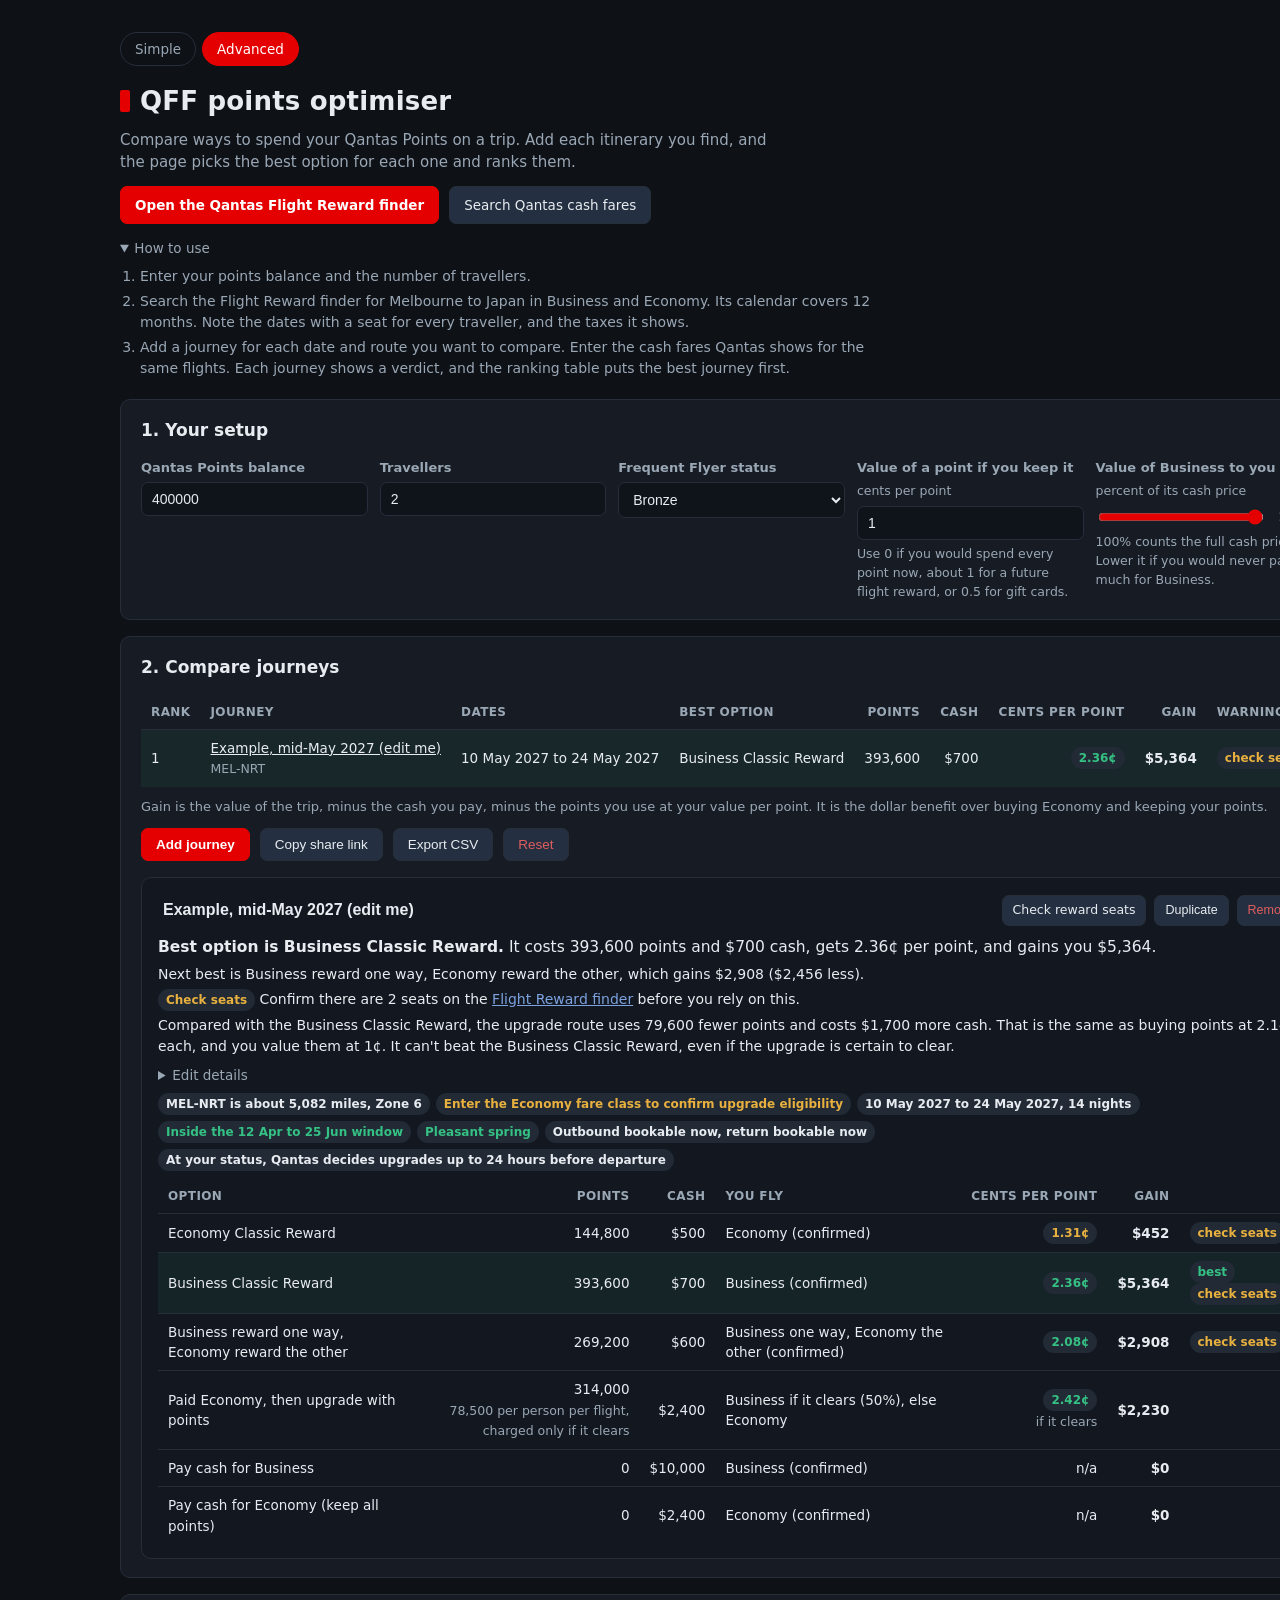
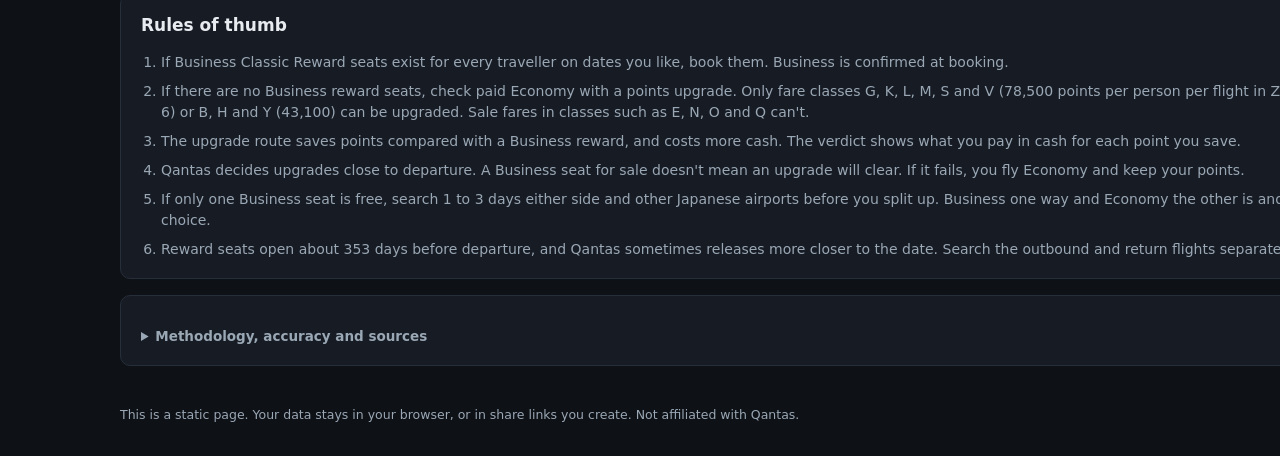
==== advanced.html @ 5fea0e4b "Add simple calculator as the main page, move full tool to advanced.html" ====
<!doctype html>
<html lang="en-AU">
<head>
<meta charset="utf-8">
<meta name="viewport" content="width=device-width, initial-scale=1">
<title>QFF points optimiser, Melbourne to Japan</title>
<meta name="description" content="Compare Qantas Frequent Flyer reward and upgrade options across journeys, with cents per point, upgrade chance and school holidays.">
<link rel="stylesheet" href="styles.css">
</head>
<body>
<header>
  <nav class="tabs"><a href="./">Simple</a><a href="advanced.html" aria-current="page">Advanced</a></nav>
  <h1>QFF points optimiser</h1>
  <p class="sub">Compare ways to spend your Qantas Points on a trip. Add each itinerary you find, and the page picks the best option for each one and ranks them.</p>
  <div class="btnrow">
    <a class="btn primary" href="https://flightrewardfinder.qantas.com/" target="_blank" rel="noopener">Open the Qantas Flight Reward finder</a>
    <a class="btn" href="https://www.qantas.com/au/en/book-a-trip/flights.html" target="_blank" rel="noopener">Search Qantas cash fares</a>
  </div>
  <details class="howto" open>
    <summary>How to use</summary>
    <ol>
      <li>Enter your points balance and the number of travellers.</li>
      <li>Search the Flight Reward finder for Melbourne to Japan in Business and Economy. Its calendar covers 12 months. Note the dates with a seat for every traveller, and the taxes it shows.</li>
      <li>Add a journey for each date and route you want to compare. Enter the cash fares Qantas shows for the same flights. Each journey shows a verdict, and the ranking table puts the best journey first.</li>
    </ol>
  </details>
</header>

<main>
<section class="card">
  <h2>1. Your setup</h2>
  <div class="grid inputs">
    <label>Qantas Points balance
      <input type="number" id="s-balance" min="0" step="1000">
    </label>
    <label>Travellers
      <input type="number" id="s-travellers" min="1" max="9" step="1">
    </label>
    <label>Frequent Flyer status
      <select id="s-status">
        <option value="bronze">Bronze</option><option value="silver">Silver</option>
        <option value="gold">Gold</option><option value="platinum">Platinum</option>
        <option value="p1">Platinum One</option>
      </select>
    </label>
    <label>Value of a point if you keep it <span class="hint">cents per point</span>
      <input type="number" id="s-futurecpp" min="0" step="0.1">
      <span class="hint">Use 0 if you would spend every point now, about 1 for a future flight reward, or 0.5 for gift cards.</span>
    </label>
    <label>Value of Business to you <span class="hint">percent of its cash price</span>
      <div class="sliderrow"><input type="range" id="s-bizweight" min="30" max="100" step="5"><output id="o-bizweight"></output></div>
      <span class="hint">100% counts the full cash price. Lower it if you would never pay that much for Business.</span>
    </label>
  </div>
</section>

<section class="card">
  <h2>2. Compare journeys</h2>
  <div class="tablewrap">
    <table id="ranking">
      <thead><tr>
        <th>Rank</th><th>Journey</th><th>Dates</th><th>Best option</th>
        <th class="num">Points</th><th class="num">Cash</th><th class="num">Cents per point</th>
        <th class="num">Gain</th><th>Warnings</th>
      </tr></thead>
      <tbody></tbody>
    </table>
  </div>
  <p class="note">Gain is the value of the trip, minus the cash you pay, minus the points you use at your value per point. It is the dollar benefit over buying Economy and keeping your points.</p>
  <div class="btnrow">
    <button id="btn-add" type="button" class="primary">Add journey</button>
    <button id="btn-share" type="button">Copy share link</button>
    <button id="btn-csv" type="button">Export CSV</button>
    <button id="btn-reset" type="button" class="danger">Reset</button>
    <span id="toast" class="hint"></span>
  </div>
  <div id="journeys"></div>
</section>

<section class="card">
  <h2>Rules of thumb</h2>
  <ol class="rules">
    <li>If Business Classic Reward seats exist for every traveller on dates you like, book them. Business is confirmed at booking.</li>
    <li>If there are no Business reward seats, check paid Economy with a points upgrade. Only fare classes G, K, L, M, S and V (78,500 points per person per flight in Zone 6) or B, H and Y (43,100) can be upgraded. Sale fares in classes such as E, N, O and Q can't.</li>
    <li>The upgrade route saves points compared with a Business reward, and costs more cash. The verdict shows what you pay in cash for each point you save.</li>
    <li>Qantas decides upgrades close to departure. A Business seat for sale doesn't mean an upgrade will clear. If it fails, you fly Economy and keep your points.</li>
    <li>If only one Business seat is free, search 1 to 3 days either side and other Japanese airports before you split up. Business one way and Economy the other is another choice.</li>
    <li>Reward seats open about 353 days before departure, and Qantas sometimes releases more closer to the date. Search the outbound and return flights separately.</li>
  </ol>
</section>

<section class="card">
  <details>
    <summary><b>Methodology, accuracy and sources</b></summary>
    <ul class="refs">
      <li>Points prices come from the Qantas tables for bookings made from 5 August 2025. Qantas prices each person and each one-way trip by zone, based on flown miles. This page estimates the miles from the route you enter, adding each leg. Qantas may count a route slightly differently, so the page warns you when a route is close to a zone limit. You can also set the zone yourself.</li>
      <li>Partner flights, such as Japan Airlines, use a separate and more expensive table.</li>
      <li>Cents per point is the cash value minus the cash you pay, divided by the points. For upgrades, the figure assumes the upgrade clears.</li>
      <li>The value of an upgrade booking is P × the Business fare + (1 − P) × the Economy fare, where P is the chance it clears. The page counts the points as spent with chance P, because Qantas only takes them when the upgrade is confirmed.</li>
      <li>The break-even chance is the upgrade chance at which the upgrade route and the Business reward have the same gain.</li>
      <li>The page doesn't model upgrading an Economy Classic Reward. At 83,600 points per person per flight, the return trip would cost 239,600 points per person, more than a Business reward at 196,800.</li>
      <li>Holiday and season dates cover 2027. They come from the Victorian Government calendar and approximate Japanese holidays and seasons. Check them before you book.</li>
    </ul>
    <ul class="refs links">
      <li><a href="https://flightrewardfinder.qantas.com/" target="_blank" rel="noopener">Flight Reward finder</a></li>
      <li><a href="https://www.qantas.com/en-au/frequent-flyer/use-points/classic-flight-rewards/tables" target="_blank" rel="noopener">Classic Flight Reward tables</a></li>
      <li><a href="https://www.qantas.com/en-au/frequent-flyer/use-points/classic-upgrade-rewards/tables" target="_blank" rel="noopener">Classic Upgrade Reward tables</a></li>
      <li><a href="https://www.qantas.com/en-au/frequent-flyer/use-points/classic-upgrade-rewards" target="_blank" rel="noopener">Classic Upgrade Reward rules</a></li>
      <li><a href="https://www.vic.gov.au/school-term-dates-and-holidays-victoria" target="_blank" rel="noopener">Victorian school term dates</a></li>
    </ul>
  </details>
</section>
</main>
<footer>This is a static page. Your data stays in your browser, or in share links you create. Not affiliated with Qantas.</footer>
<script src="calc.js"></script>
<script src="app.js"></script>
</body>
</html>
---- styles.css ----
:root{
  --bg:#0e1116; --card:#171c24; --line:#262e3a; --text:#e8ecf1; --muted:#9aa7b5;
  --accent:#e40000; --good:#35c184; --warn:#e8b13f; --bad:#e05d5d; --chip:#222a36;
}
*{box-sizing:border-box}
body{margin:0;background:var(--bg);color:var(--text);font:15px/1.5 system-ui,-apple-system,"Segoe UI",Roboto,sans-serif}
header{max-width:1080px;margin:0 auto;padding:32px 20px 8px}
h1{margin:0;font-size:26px;letter-spacing:.2px}
h1::before{content:"";display:inline-block;width:10px;height:22px;background:var(--accent);border-radius:2px;margin-right:10px;vertical-align:-2px}
.sub{color:var(--muted);margin:.5em 0 0;max-width:70ch}
main{max-width:1080px;margin:0 auto;padding:12px 20px 40px;display:grid;gap:16px}
.card{background:var(--card);border:1px solid var(--line);border-radius:10px;padding:18px 20px}
h2{margin:0 0 14px;font-size:17px}
.hint{color:var(--muted);font-weight:400;font-size:12.5px}
.note{color:var(--muted);font-size:13px;margin:10px 0 0}
.grid{display:grid;gap:12px}
.inputs{grid-template-columns:repeat(auto-fit,minmax(210px,1fr))}
label{display:flex;flex-direction:column;gap:5px;font-size:13px;color:var(--muted);font-weight:600}
label.wide{grid-column:1/-1}
input,select{background:#0f141b;border:1px solid var(--line);border-radius:7px;color:var(--text);
  padding:8px 10px;font-size:14px;font-variant-numeric:tabular-nums}
input:focus,select:focus{outline:2px solid #4d6b9e;outline-offset:-1px}
input[type=range]{padding:0;accent-color:var(--accent)}
.sliderrow{display:flex;align-items:center;gap:12px}
.sliderrow input{flex:1}
.sliderrow output{font-variant-numeric:tabular-nums;font-weight:700;min-width:44px}
.tablewrap{overflow-x:auto}
table{border-collapse:collapse;width:100%;font-size:13.5px}
th,td{padding:8px 10px;border-bottom:1px solid var(--line);text-align:left;white-space:nowrap}
th{color:var(--muted);font-size:12px;text-transform:uppercase;letter-spacing:.4px}
th.num,td.num{text-align:right;font-variant-numeric:tabular-nums}
tbody tr:last-child td{border-bottom:none}
tr.best td{background:rgba(53,193,132,.07)}
.chip{display:inline-block;padding:2px 8px;border-radius:99px;background:var(--chip);font-size:12px;font-weight:600}
.chip.good{color:var(--good)} .chip.warn{color:var(--warn)} .chip.bad{color:var(--bad)}
.results{display:grid;gap:8px;margin-top:6px}
.results .row{display:flex;gap:10px;flex-wrap:wrap;align-items:baseline}
.kv{background:#0f141b;border:1px solid var(--line);border-radius:7px;padding:8px 12px;font-size:13.5px}
.kv b{font-variant-numeric:tabular-nums}
.btnrow{display:flex;gap:10px;margin-top:12px;flex-wrap:wrap;align-items:center}
button,.btn{display:inline-block;text-decoration:none;background:#243041;border:1px solid var(--line);color:var(--text);border-radius:7px;
  padding:8px 14px;font-size:13.5px;cursor:pointer}
button:hover,.btn:hover{background:#2c3a4f}
button.primary,.btn.primary{background:var(--accent);border-color:var(--accent);color:#fff;font-weight:600}
button.primary:hover,.btn.primary:hover{background:#c20000}
button.small,.btn.small{padding:5px 10px;font-size:12.5px}
button.danger{color:var(--bad)}
details{margin-top:12px}
summary{cursor:pointer;color:var(--muted);font-size:13.5px}
table.mini td{white-space:normal}
.refs{margin:0;padding-left:20px;display:grid;gap:6px;font-size:13.5px;color:var(--muted)}
.refs.links{grid-template-columns:repeat(auto-fit,minmax(220px,1fr));list-style:none;padding-left:0;margin-top:12px}
.refs.links a{color:#7da2e0}
footer{max-width:1080px;margin:0 auto;padding:0 20px 32px;color:var(--muted);font-size:12.5px}
@media(max-width:640px){th,td{padding:6px 7px}}
.howto{margin-top:14px;max-width:80ch}
.howto ol{margin:8px 0 0;padding-left:20px;display:grid;gap:4px;color:var(--muted);font-size:14px}
.howto b{color:var(--text)}
.journey{border:1px solid var(--line);border-radius:10px;padding:14px 16px;margin-top:16px;background:#131820}
.j-head{display:flex;gap:10px;align-items:center;flex-wrap:wrap}
.j-title{flex:1;min-width:220px;font-size:16px;font-weight:700;background:transparent;border-color:transparent;padding-left:4px}
.j-title:hover{border-color:var(--line)}
.j-actions{display:flex;gap:8px;flex-wrap:wrap}
.j-verdict{margin:8px 0 4px;font-size:14px}
.j-verdict p{margin:4px 0}
.j-verdict .big{font-size:15.5px}
.j-verdict a{color:#7da2e0}
.j-flags{display:flex;flex-wrap:wrap;gap:6px;margin:8px 0}
.j-inputs{margin:8px 0}
fieldset{border:1px solid var(--line);border-radius:8px;margin:10px 0 0;padding:10px 12px 12px}
legend{color:var(--muted);font-size:12px;text-transform:uppercase;letter-spacing:.4px;padding:0 6px}
tr.dim td{opacity:.5}
.j-table td{white-space:normal}
.rules{margin:0;padding-left:20px;display:grid;gap:8px;font-size:14px;color:var(--muted)}
.rules b{color:var(--text)}
#ranking a{color:var(--text)}
#ranking tbody tr{cursor:pointer}
.tabs{display:flex;gap:6px;margin-bottom:16px}
.tabs a{color:var(--muted);text-decoration:none;padding:6px 14px;border:1px solid var(--line);border-radius:999px;font-size:13.5px}
.tabs a[aria-current=page]{color:#fff;background:var(--accent);border-color:var(--accent)}
.answer .big{font-size:16.5px;margin:0 0 4px}
.options{display:grid;gap:12px;grid-template-columns:repeat(auto-fit,minmax(240px,1fr));margin-top:14px}
.opt{border:1px solid var(--line);border-radius:10px;padding:14px 16px;display:grid;gap:6px;font-size:14px}
.opt.best{border-color:var(--good);box-shadow:0 0 0 1px var(--good) inset}
.opt h3{margin:0 0 4px;font-size:15px}
.opt-pts{font-size:20px;font-weight:700;font-variant-numeric:tabular-nums}
.muted{color:var(--muted);font-size:13px}
.bad-text{color:var(--bad);font-size:13px}
a{color:#7fb0ff}
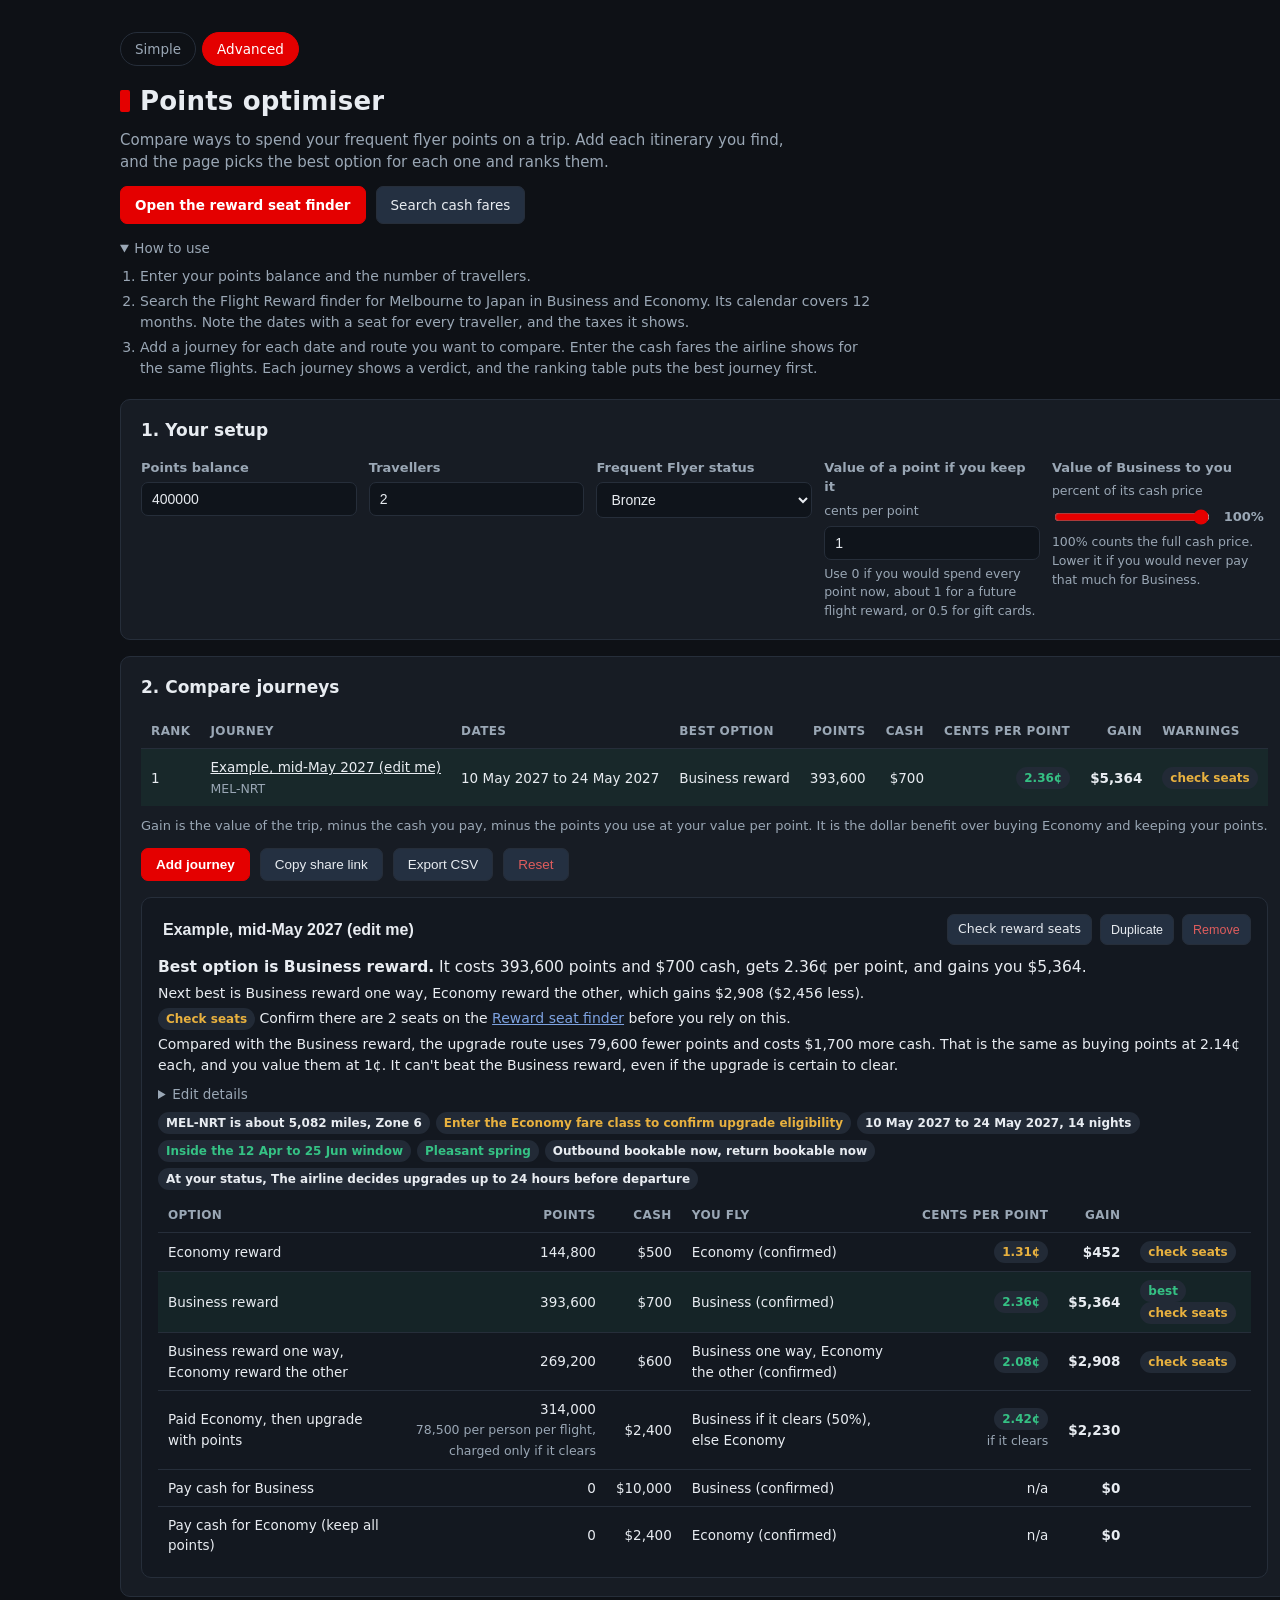
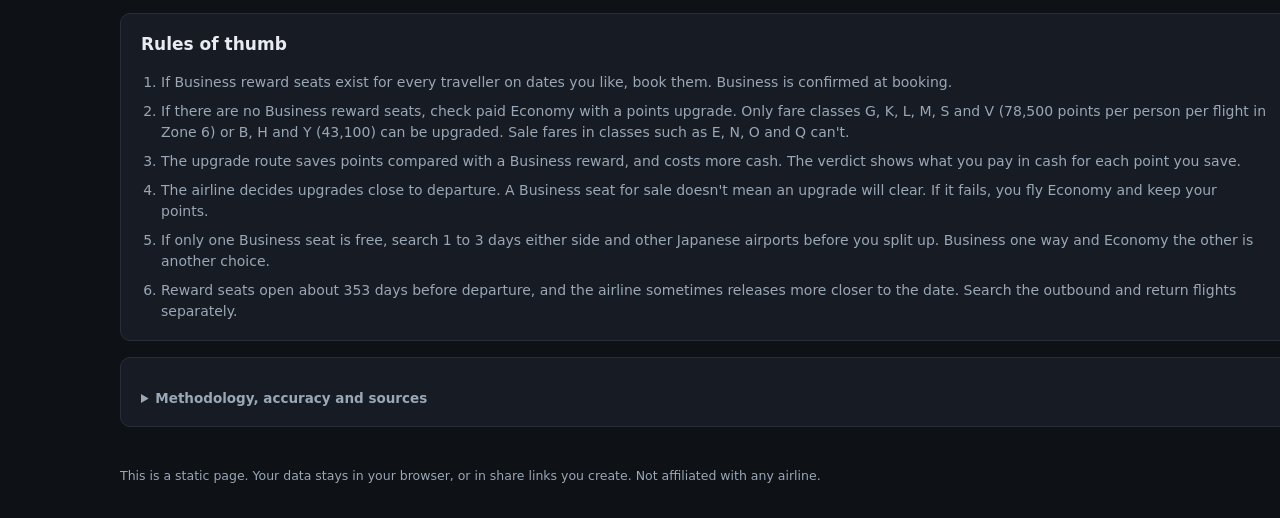
==== commit 17eb6b09: "Remove airline brand names from page text and code" ====
--- a/advanced.html
+++ b/advanced.html
@@ -3,25 +3,25 @@
 <head>
 <meta charset="utf-8">
 <meta name="viewport" content="width=device-width, initial-scale=1">
-<title>QFF points optimiser, Melbourne to Japan</title>
-<meta name="description" content="Compare Qantas Frequent Flyer reward and upgrade options across journeys, with cents per point, upgrade chance and school holidays.">
+<title>Points optimiser, Melbourne to Japan</title>
+<meta name="description" content="Compare frequent flyer reward and upgrade options across journeys, with cents per point, upgrade chance and school holidays.">
 <link rel="stylesheet" href="styles.css">
 </head>
 <body>
 <header>
   <nav class="tabs"><a href="./">Simple</a><a href="advanced.html" aria-current="page">Advanced</a></nav>
-  <h1>QFF points optimiser</h1>
-  <p class="sub">Compare ways to spend your Qantas Points on a trip. Add each itinerary you find, and the page picks the best option for each one and ranks them.</p>
+  <h1>Points optimiser</h1>
+  <p class="sub">Compare ways to spend your frequent flyer points on a trip. Add each itinerary you find, and the page picks the best option for each one and ranks them.</p>
   <div class="btnrow">
-    <a class="btn primary" href="https://flightrewardfinder.qantas.com/" target="_blank" rel="noopener">Open the Qantas Flight Reward finder</a>
-    <a class="btn" href="https://www.qantas.com/au/en/book-a-trip/flights.html" target="_blank" rel="noopener">Search Qantas cash fares</a>
+    <a class="btn primary" href="https://flightrewardfinder.qantas.com/" target="_blank" rel="noopener">Open the reward seat finder</a>
+    <a class="btn" href="https://www.qantas.com/au/en/book-a-trip/flights.html" target="_blank" rel="noopener">Search cash fares</a>
   </div>
   <details class="howto" open>
     <summary>How to use</summary>
     <ol>
       <li>Enter your points balance and the number of travellers.</li>
       <li>Search the Flight Reward finder for Melbourne to Japan in Business and Economy. Its calendar covers 12 months. Note the dates with a seat for every traveller, and the taxes it shows.</li>
-      <li>Add a journey for each date and route you want to compare. Enter the cash fares Qantas shows for the same flights. Each journey shows a verdict, and the ranking table puts the best journey first.</li>
+      <li>Add a journey for each date and route you want to compare. Enter the cash fares the airline shows for the same flights. Each journey shows a verdict, and the ranking table puts the best journey first.</li>
     </ol>
   </details>
 </header>
@@ -30,7 +30,7 @@
 <section class="card">
   <h2>1. Your setup</h2>
   <div class="grid inputs">
-    <label>Qantas Points balance
+    <label>Points balance
       <input type="number" id="s-balance" min="0" step="1000">
     </label>
     <label>Travellers
@@ -80,12 +80,12 @@
 <section class="card">
   <h2>Rules of thumb</h2>
   <ol class="rules">
-    <li>If Business Classic Reward seats exist for every traveller on dates you like, book them. Business is confirmed at booking.</li>
+    <li>If Business reward seats exist for every traveller on dates you like, book them. Business is confirmed at booking.</li>
     <li>If there are no Business reward seats, check paid Economy with a points upgrade. Only fare classes G, K, L, M, S and V (78,500 points per person per flight in Zone 6) or B, H and Y (43,100) can be upgraded. Sale fares in classes such as E, N, O and Q can't.</li>
     <li>The upgrade route saves points compared with a Business reward, and costs more cash. The verdict shows what you pay in cash for each point you save.</li>
-    <li>Qantas decides upgrades close to departure. A Business seat for sale doesn't mean an upgrade will clear. If it fails, you fly Economy and keep your points.</li>
+    <li>The airline decides upgrades close to departure. A Business seat for sale doesn't mean an upgrade will clear. If it fails, you fly Economy and keep your points.</li>
     <li>If only one Business seat is free, search 1 to 3 days either side and other Japanese airports before you split up. Business one way and Economy the other is another choice.</li>
-    <li>Reward seats open about 353 days before departure, and Qantas sometimes releases more closer to the date. Search the outbound and return flights separately.</li>
+    <li>Reward seats open about 353 days before departure, and the airline sometimes releases more closer to the date. Search the outbound and return flights separately.</li>
   </ol>
 </section>
 
@@ -93,25 +93,25 @@
   <details>
     <summary><b>Methodology, accuracy and sources</b></summary>
     <ul class="refs">
-      <li>Points prices come from the Qantas tables for bookings made from 5 August 2025. Qantas prices each person and each one-way trip by zone, based on flown miles. This page estimates the miles from the route you enter, adding each leg. Qantas may count a route slightly differently, so the page warns you when a route is close to a zone limit. You can also set the zone yourself.</li>
-      <li>Partner flights, such as Japan Airlines, use a separate and more expensive table.</li>
+      <li>Points prices come from the airline's reward tables for bookings made from 5 August 2025. It prices each person and each one-way trip by zone, based on flown miles. This page estimates the miles from the route you enter, adding each leg. The airline may count a route slightly differently, so the page warns you when a route is close to a zone limit. You can also set the zone yourself.</li>
+      <li>Partner airline flights use a separate and more expensive table.</li>
       <li>Cents per point is the cash value minus the cash you pay, divided by the points. For upgrades, the figure assumes the upgrade clears.</li>
-      <li>The value of an upgrade booking is P × the Business fare + (1 − P) × the Economy fare, where P is the chance it clears. The page counts the points as spent with chance P, because Qantas only takes them when the upgrade is confirmed.</li>
+      <li>The value of an upgrade booking is P × the Business fare + (1 − P) × the Economy fare, where P is the chance it clears. The page counts the points as spent with chance P, because the airline only takes them when the upgrade is confirmed.</li>
       <li>The break-even chance is the upgrade chance at which the upgrade route and the Business reward have the same gain.</li>
-      <li>The page doesn't model upgrading an Economy Classic Reward. At 83,600 points per person per flight, the return trip would cost 239,600 points per person, more than a Business reward at 196,800.</li>
+      <li>The page doesn't model upgrading an Economy reward. At 83,600 points per person per flight, the return trip would cost 239,600 points per person, more than a Business reward at 196,800.</li>
       <li>Holiday and season dates cover 2027. They come from the Victorian Government calendar and approximate Japanese holidays and seasons. Check them before you book.</li>
     </ul>
     <ul class="refs links">
-      <li><a href="https://flightrewardfinder.qantas.com/" target="_blank" rel="noopener">Flight Reward finder</a></li>
-      <li><a href="https://www.qantas.com/en-au/frequent-flyer/use-points/classic-flight-rewards/tables" target="_blank" rel="noopener">Classic Flight Reward tables</a></li>
-      <li><a href="https://www.qantas.com/en-au/frequent-flyer/use-points/classic-upgrade-rewards/tables" target="_blank" rel="noopener">Classic Upgrade Reward tables</a></li>
-      <li><a href="https://www.qantas.com/en-au/frequent-flyer/use-points/classic-upgrade-rewards" target="_blank" rel="noopener">Classic Upgrade Reward rules</a></li>
+      <li><a href="https://flightrewardfinder.qantas.com/" target="_blank" rel="noopener">Reward seat finder</a></li>
+      <li><a href="https://www.qantas.com/en-au/frequent-flyer/use-points/classic-flight-rewards/tables" target="_blank" rel="noopener">Reward tables</a></li>
+      <li><a href="https://www.qantas.com/en-au/frequent-flyer/use-points/classic-upgrade-rewards/tables" target="_blank" rel="noopener">Upgrade tables</a></li>
+      <li><a href="https://www.qantas.com/en-au/frequent-flyer/use-points/classic-upgrade-rewards" target="_blank" rel="noopener">Upgrade rules</a></li>
       <li><a href="https://www.vic.gov.au/school-term-dates-and-holidays-victoria" target="_blank" rel="noopener">Victorian school term dates</a></li>
     </ul>
   </details>
 </section>
 </main>
-<footer>This is a static page. Your data stays in your browser, or in share links you create. Not affiliated with Qantas.</footer>
+<footer>This is a static page. Your data stays in your browser, or in share links you create. Not affiliated with any airline.</footer>
 <script src="calc.js"></script>
 <script src="app.js"></script>
 </body>
